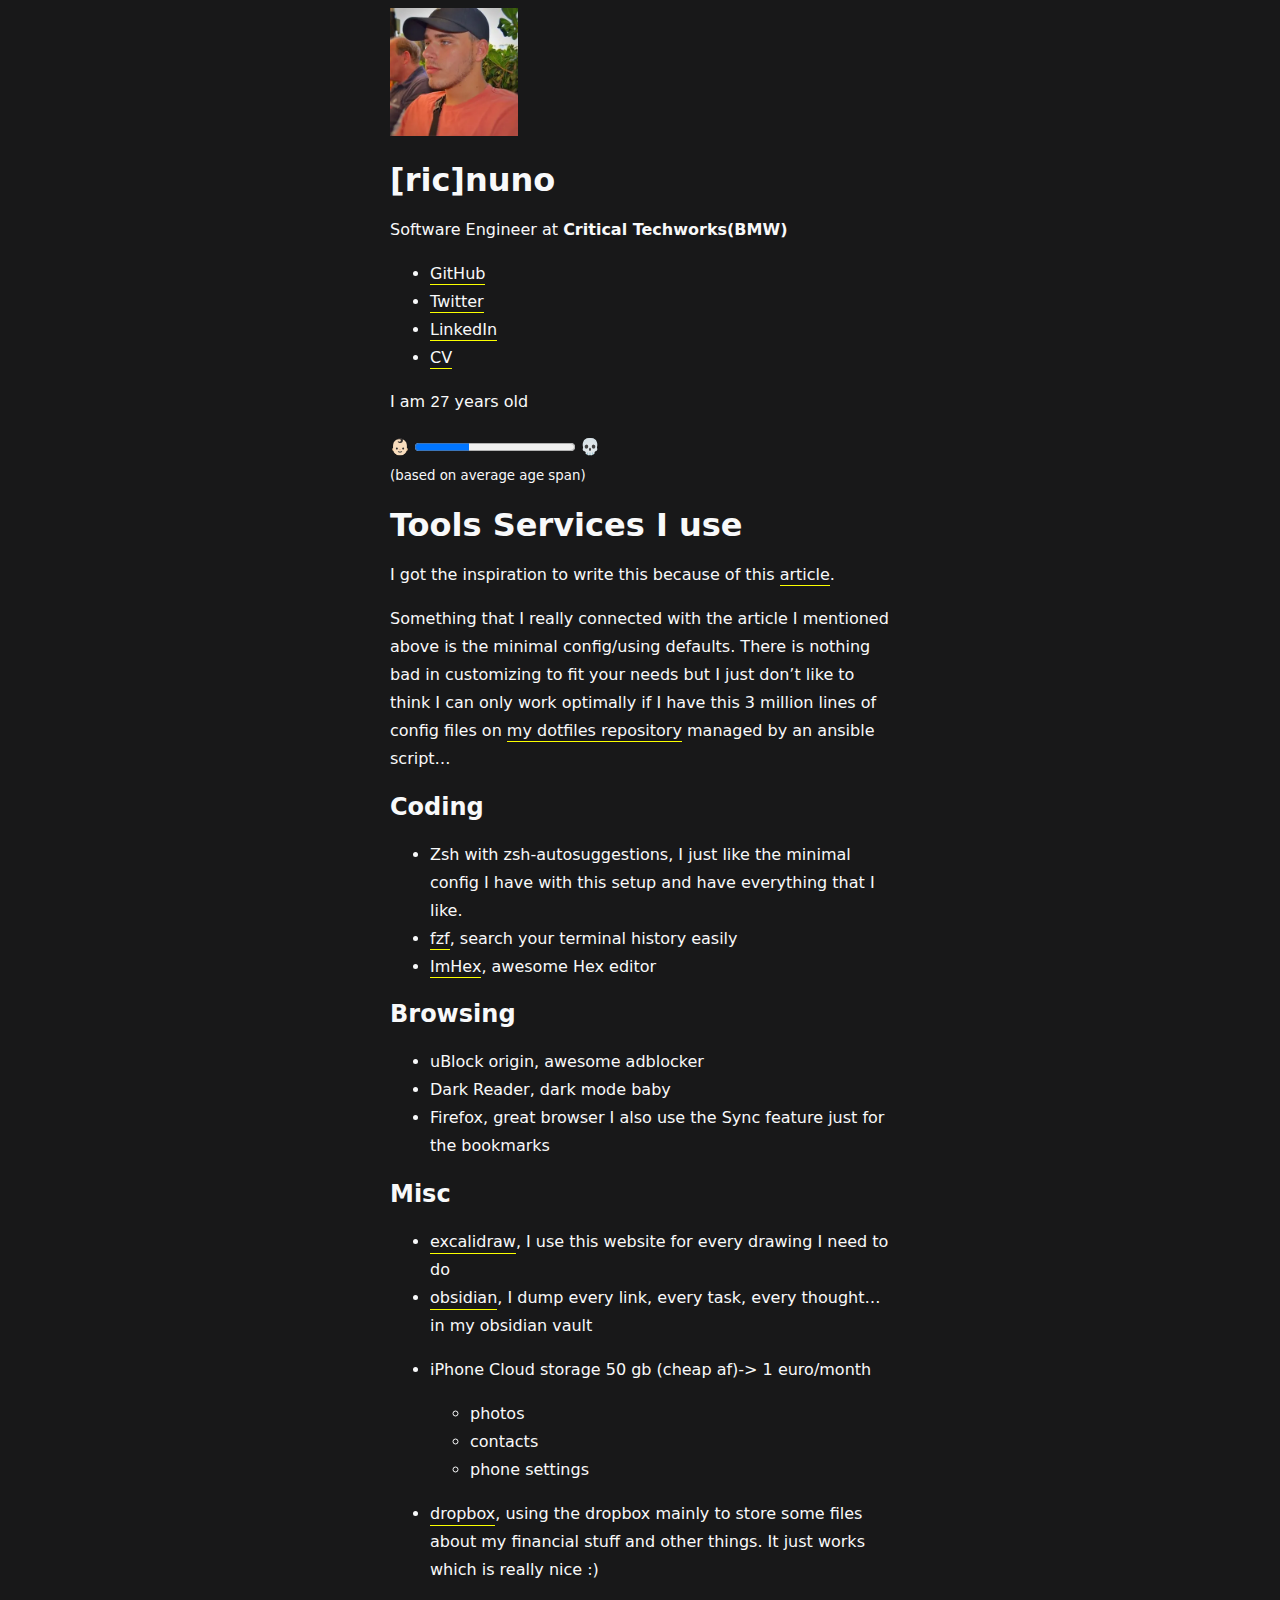
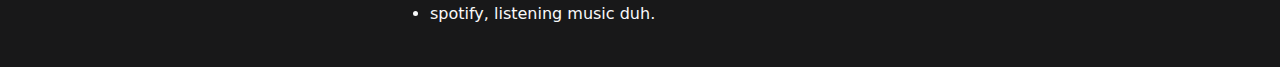
==== about.html @ a36c891d "update with basic notes" ====
<!DOCTYPE html>
<link rel="icon" href="data:," />
<meta name="viewport" content="width=device-width, initial-scale=1.0" />
<link rel="stylesheet" href="style.css">
<title>ric</title>
<main>
  <img src="./me.webp" alt="My profile pic" width="128" height="128" />
  <h1>[ric]nuno</h1>
  <p>
    Software Engineer at <b>Critical Techworks(BMW)</b>
  <ul>
    <li>
      <a href="https://github.com/ricardonunosr">
        GitHub
      </a>
    </li>
    <li>
      <a href="https://twitter.com/ricardonunosr">
        Twitter
      </a>
    </li>
    <li>
      <a href="https://www.linkedin.com/in/ricardonunosr/">
        LinkedIn
      </a>
    </li>
    <li>
      <a href="./cv.pdf">
        CV
      </a>
    </li>
  </ul>
  <div>
    <p>I am <code id="age">loading</code> years old</p>
    <div>
      👶🏻 <progress id="progress" value="50" max="1000"> </progress> 💀
    </div>
    <small>(based on average age span)</small>

    <script>
      const age = document.getElementById("age")
      const progress = document.getElementById("progress")
      function updateAge() {
        const birthdate = new Date('1999-05-06');
        const ageDiffMilliseconds = Date.now() - birthdate.getTime();
        const ageDate = new Date(ageDiffMilliseconds);
        const calculatedAge = Math.abs(ageDate.getUTCFullYear() - 1970);

        age.innerText = calculatedAge
        progress.value = (calculatedAge / 80) * 1000
      }
      updateAge()
    </script>
  </div>

  <h1 id="tools-services-i-use">Tools Services I use</h1>
  <p>I got the inspiration to write this because of this <a
      href="https://siboehm.com/articles/22/tools-I-like">article</a>.</p>
  <p>Something that I really connected with the article I mentioned above is the minimal config/using defaults. There is
    nothing bad in customizing to fit your needs but I just don’t like to think I can only work optimally if I have this
    3 million lines of config files on <a href="https://github.com/ricardonunosr/dotfiles/">my dotfiles repository</a>
    managed by an ansible script…</p>
  <h2 id="coding">Coding</h2>
  <ul>
    <li>Zsh with zsh-autosuggestions, I just like the minimal config I have with this setup and have everything that I
      like.</li>
    <li><a href="https://github.com/junegunn/fzf">fzf</a>, search your terminal history easily</li>
    <li><a href="https://imhex.werwolv.net/">ImHex</a>, awesome Hex editor</li>
  </ul>
  <h2 id="browsing">Browsing</h2>
  <ul>
    <li>uBlock origin, awesome adblocker</li>
    <li>Dark Reader, dark mode baby</li>
    <li>Firefox, great browser I also use the Sync feature just for the bookmarks</li>
  </ul>
  <h2 id="misc">Misc</h2>
  <ul>
    <li><a href="https://excalidraw.com/">excalidraw</a>, I use this website for every drawing I need to do</li>
    <li><a href="https://obsidian.md/">obsidian</a>, I dump every link, every task, every thought… in my obsidian vault
    </li>
    <li>
      <p>iPhone Cloud storage 50 gb (cheap af)-&gt; 1 euro/month</p>
      <ul>
        <li>photos</li>
        <li>contacts</li>
        <li>phone settings</li>
      </ul>
    </li>
    <li>
      <p><a href="https://www.dropbox.com/">dropbox</a>, using the dropbox mainly to store some files about my financial
        stuff and other things. It just works which is really nice :)</p>
    </li>
    <li>spotify, listening music duh.</li>
  </ul>
</main>
---- style.css ----
:root {
    --text: #f8f9fa;
    --line: #424464;
    --background: #181819;
    --highlight: #8faafd;
    --link: #fbff00;
    --scroll: #2a2b39;
}

html,
body {
    position: relative;
    overflow-x: hidden;
    -webkit-text-size-adjust: none;
    background-color: var(--background);
}

body {
    font-family: 'Public Sans', system-ui, sans-serif;
    color: var(--text);
    font-size: 16px;
    line-height: 28px;
}

main {
    margin: 0 auto 2em auto;
    max-width: 500px;
}

a {
    color: var(--text);
    text-decoration: none;
    padding-bottom: 0.1em;
    border-bottom: 1px solid var(--link);
}
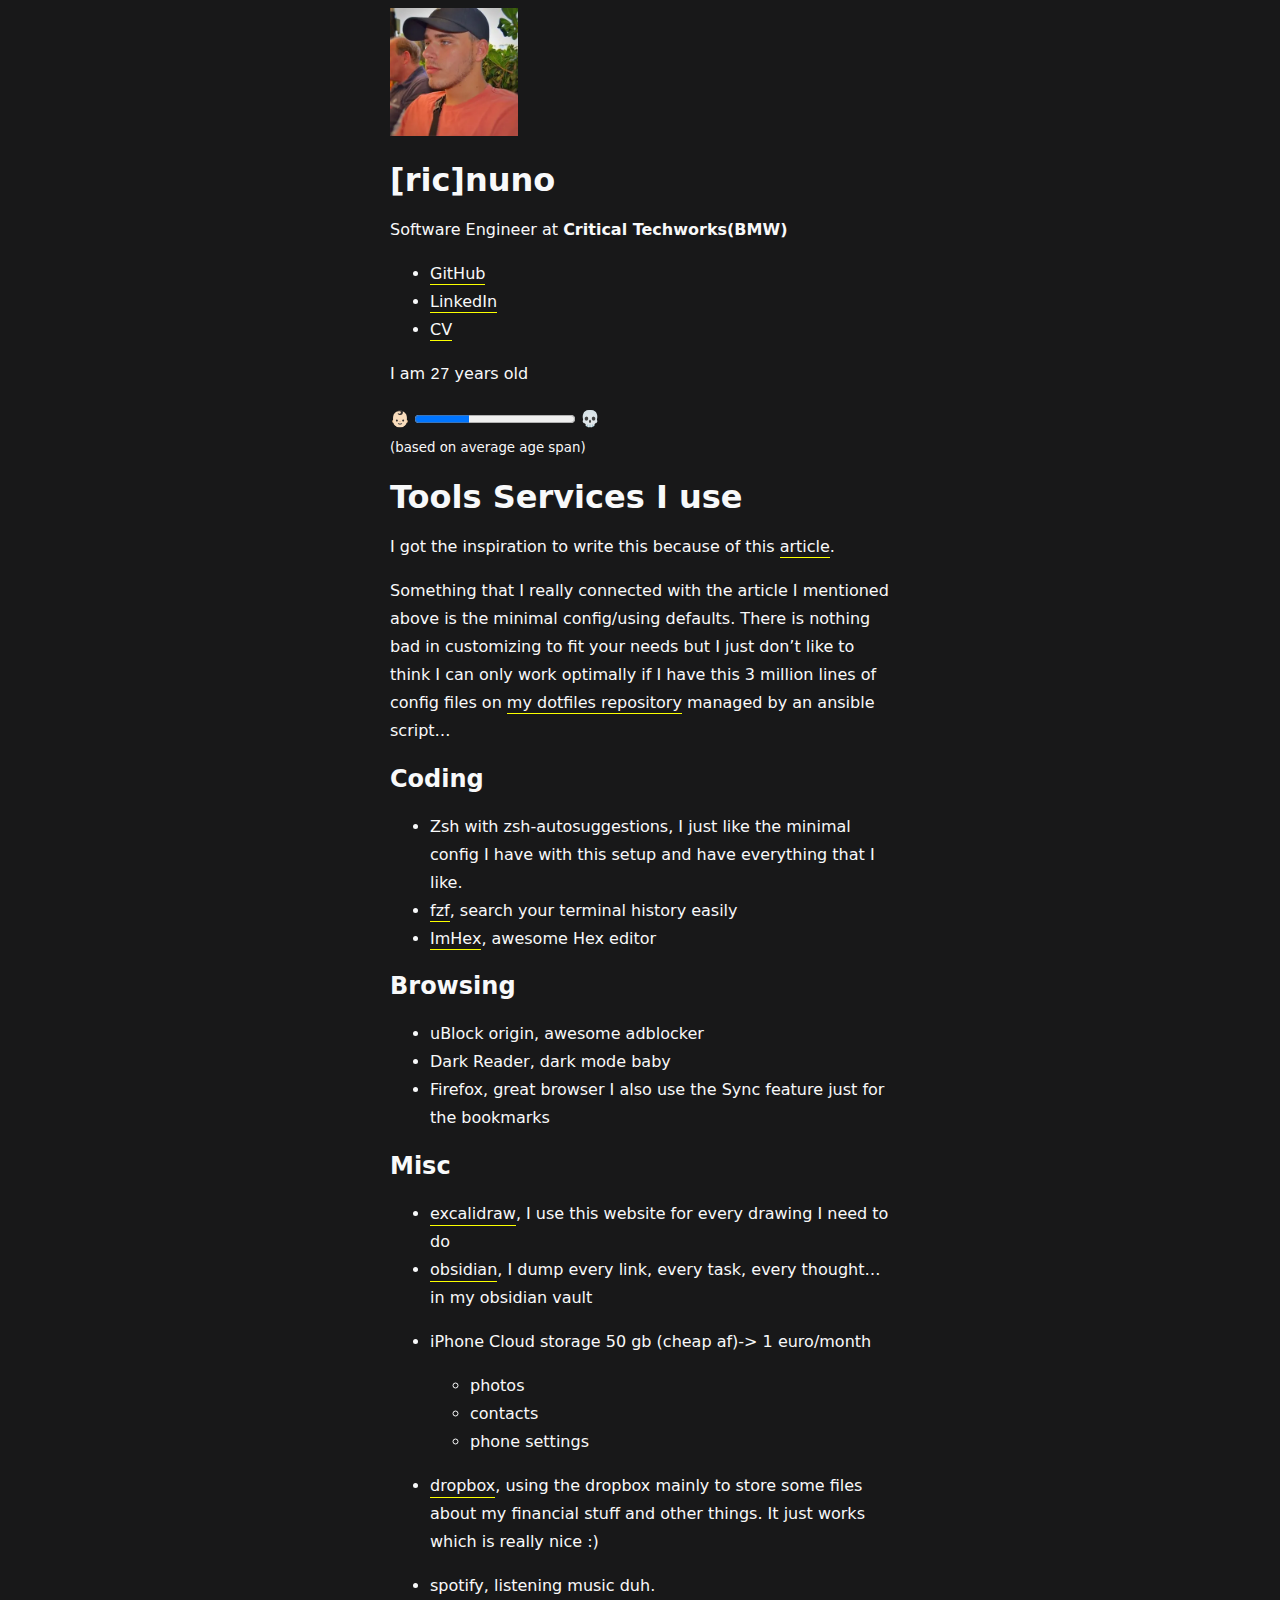
==== commit f83e2330: "mini tweaks" ====
--- a/about.html
+++ b/about.html
@@ -12,11 +12,6 @@
     <li>
       <a href="https://github.com/ricardonunosr">
         GitHub
-      </a>
-    </li>
-    <li>
-      <a href="https://twitter.com/ricardonunosr">
-        Twitter
       </a>
     </li>
     <li>
--- a/style.css
+++ b/style.css
@@ -32,4 +32,25 @@
     text-decoration: none;
     padding-bottom: 0.1em;
     border-bottom: 1px solid var(--link);
+}
+
+blockquote {
+    background: var(--scroll);
+    padding: 1px 15px;
+}
+
+pre {
+    border-style: solid;
+    border-width: 1px 1px 1px 10px;
+    border-color: var(--link);
+    padding: 4px 4px 4px 10px;
+    background-color: var(--background);
+    margin-left: 20px;
+    margin-right: 0em;
+    overflow: auto;
+}
+
+#posts {
+    display: flex;
+    flex-direction: column;
 }